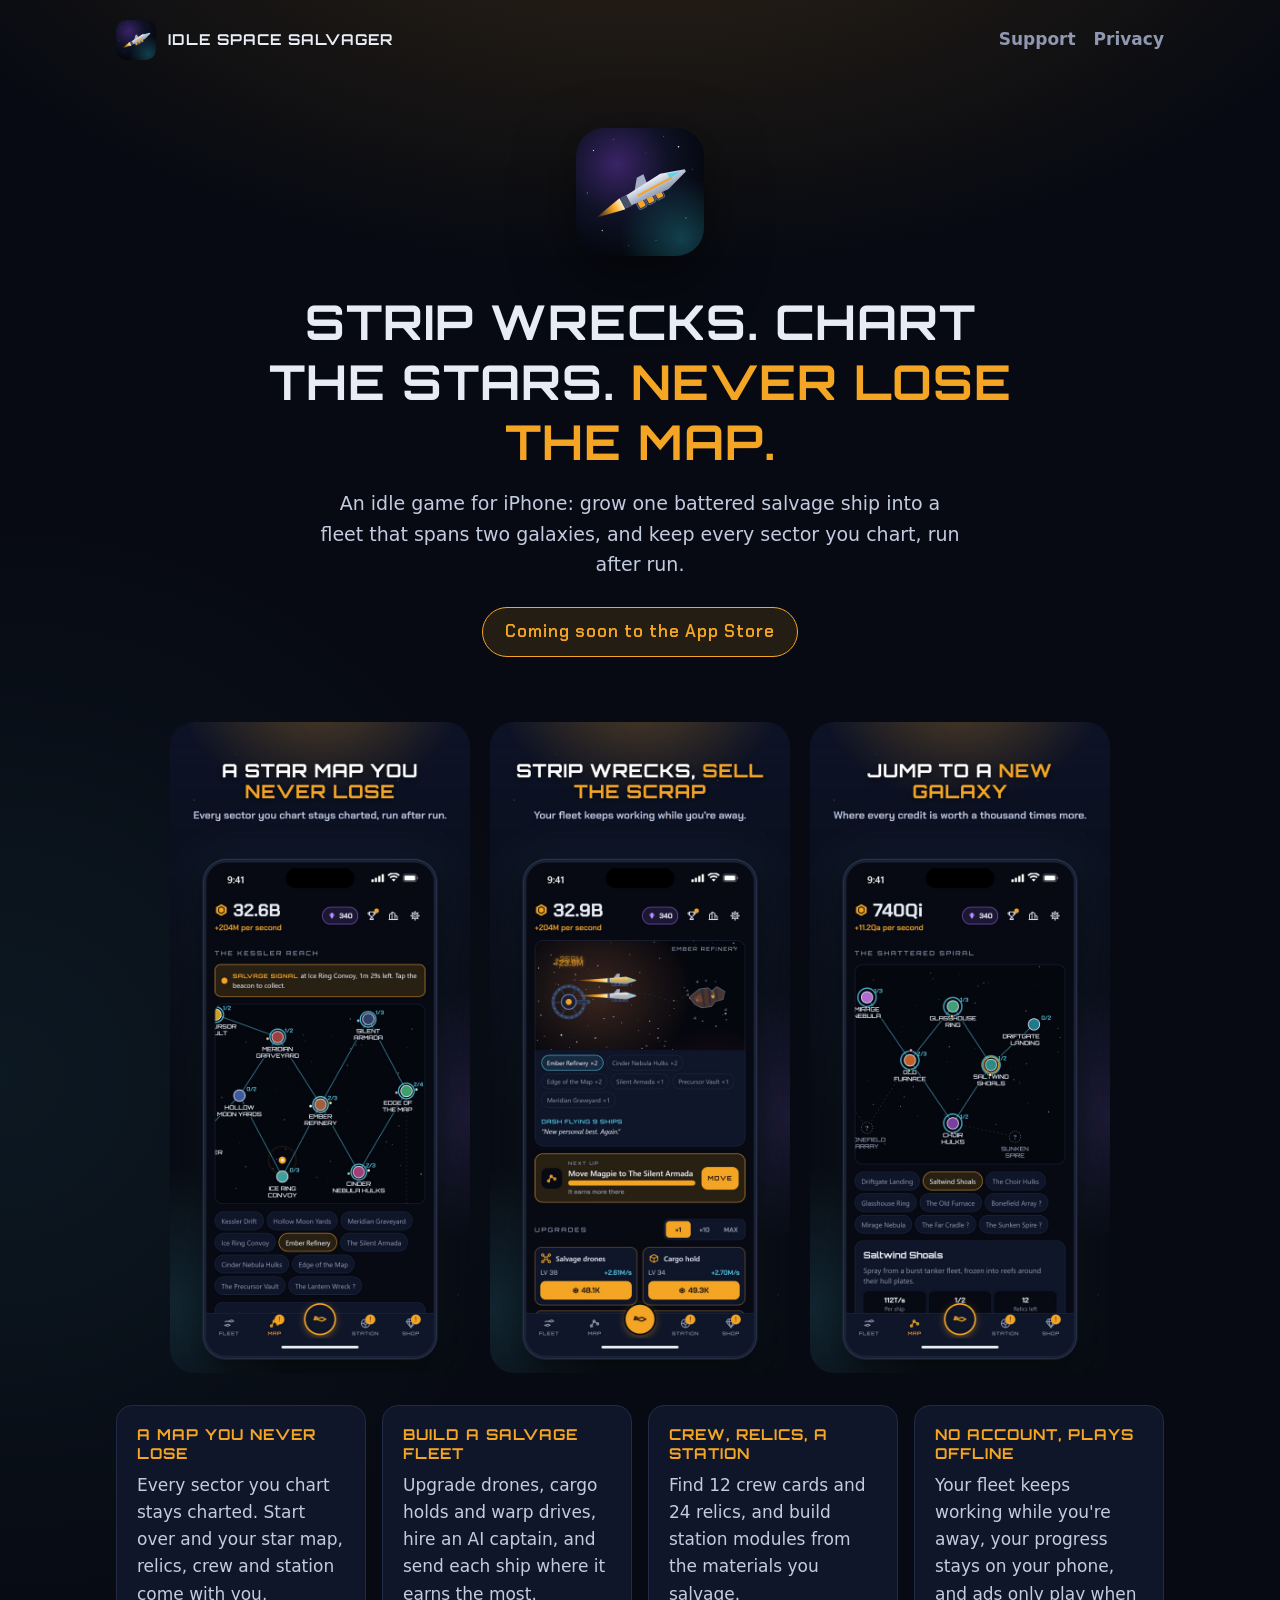
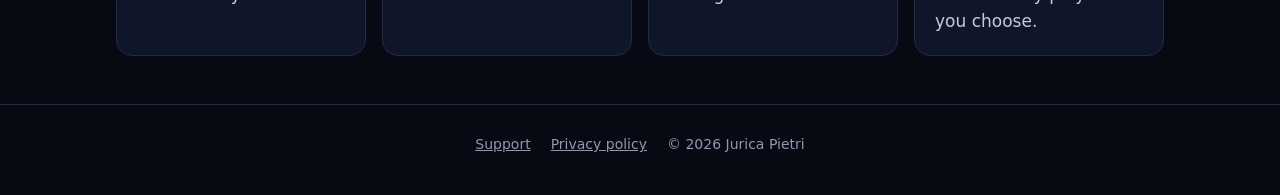
==== index.html @ fdb371d9 "First version of the Idle Space Salvager website" ====
<!doctype html>
<html lang="en">
  <head>
    <meta charset="utf-8" />
    <meta name="viewport" content="width=device-width, initial-scale=1" />
    <title>Idle Space Salvager</title>
    <meta
      name="description"
      content="Strip ancient wrecks, chart a star map you never lose, and grow one battered ship into a salvage fleet. An idle game for iPhone."
    />
    <link rel="icon" href="favicon.png" />
    <link rel="stylesheet" href="styles.css" />
  </head>
  <body>
    <header class="top">
      <a class="brand" href="./">
        <img src="icon.png" alt="" width="40" height="40" />
        <span>Idle Space Salvager</span>
      </a>
      <nav>
        <a href="support/">Support</a>
        <a href="privacy/">Privacy</a>
      </nav>
    </header>
    <main>
      <section class="hero">
        <img
          class="hero-icon"
          src="icon.png"
          alt="The Idle Space Salvager app icon"
          width="128"
          height="128"
        />
        <h1>Strip wrecks. Chart the stars. <em>Never lose the map.</em></h1>
        <p class="lead">
          An idle game for iPhone: grow one battered salvage ship into a fleet
          that spans two galaxies, and keep every sector you chart, run after
          run.
        </p>
        <p class="badge">Coming soon to the App Store</p>
      </section>
      <section class="shots" aria-label="Screenshots">
        <img
          src="screens/01-star-map.jpg"
          alt="The star map, with charted sectors, ships and a salvage signal"
          width="1320"
          height="2868"
          loading="lazy"
        />
        <img
          src="screens/02-salvage.jpg"
          alt="Ships salvaging a wreck next to the station"
          width="1320"
          height="2868"
          loading="lazy"
        />
        <img
          src="screens/06-new-galaxy.jpg"
          alt="The map of the second galaxy, the Shattered Spiral"
          width="1320"
          height="2868"
          loading="lazy"
        />
      </section>
      <section class="features">
        <article>
          <h2>A map you never lose</h2>
          <p>
            Every sector you chart stays charted. Start over and your star map,
            relics, crew and station come with you.
          </p>
        </article>
        <article>
          <h2>Build a salvage fleet</h2>
          <p>
            Upgrade drones, cargo holds and warp drives, hire an AI captain, and
            send each ship where it earns the most.
          </p>
        </article>
        <article>
          <h2>Crew, relics, a station</h2>
          <p>
            Find 12 crew cards and 24 relics, and build station modules from the
            materials you salvage.
          </p>
        </article>
        <article>
          <h2>No account, plays offline</h2>
          <p>
            Your fleet keeps working while you're away, your progress stays on
            your phone, and ads only play when you choose.
          </p>
        </article>
      </section>
    </main>
    <footer>
      <a href="support/">Support</a>
      <a href="privacy/">Privacy policy</a>
      <span>© 2026 Jurica Pietri</span>
    </footer>
  </body>
</html>
---- styles.css ----
/* The game's own fonts, served from this site rather than Google's, so visitors' IP addresses go nowhere else. */
@font-face {
  font-family: 'Orbitron';
  src: url('fonts/Orbitron_700Bold.ttf') format('truetype');
  font-weight: 700;
  font-display: swap;
}
@font-face {
  font-family: 'Chakra Petch';
  src: url('fonts/ChakraPetch_600SemiBold.ttf') format('truetype');
  font-weight: 600;
  font-display: swap;
}

:root {
  --bg: #070a12;
  --surface: #10162a;
  --border: #222b45;
  --text: #e8ecf5;
  --muted: #8f98b0;
  --accent: #f5a524;
  --cyan: #56d6f5;
  color-scheme: dark;
}

* {
  box-sizing: border-box;
}

body {
  margin: 0;
  min-height: 100vh;
  background:
    radial-gradient(
      ellipse 70rem 40rem at 50% -10%,
      rgba(245, 165, 36, 0.18),
      transparent 70%
    ),
    radial-gradient(
      ellipse 50rem 50rem at 0% 60%,
      rgba(86, 214, 245, 0.07),
      transparent 70%
    ),
    var(--bg);
  color: var(--text);
  font:
    17px/1.6 system-ui,
    -apple-system,
    'Segoe UI',
    Roboto,
    sans-serif;
}

a {
  color: var(--cyan);
}

.top {
  display: flex;
  align-items: center;
  justify-content: space-between;
  gap: 16px;
  max-width: 1080px;
  margin: 0 auto;
  padding: 20px 16px;
}

.brand {
  display: flex;
  align-items: center;
  gap: 12px;
  color: var(--text);
  text-decoration: none;
  font-family: 'Orbitron', sans-serif;
  font-weight: 700;
  font-size: 15px;
  letter-spacing: 1px;
  text-transform: uppercase;
}

.brand img {
  border-radius: 10px;
}

nav {
  display: flex;
  gap: 18px;
}

nav a {
  color: var(--muted);
  text-decoration: none;
  font-weight: 600;
}

nav a:hover {
  color: var(--text);
}

.hero {
  max-width: 820px;
  margin: 0 auto;
  padding: 48px 16px 24px;
  text-align: center;
}

.hero-icon {
  border-radius: 28px;
  box-shadow: 0 20px 60px rgba(0, 0, 0, 0.5);
}

h1,
h2,
h3 {
  font-family: 'Orbitron', sans-serif;
  font-weight: 700;
  letter-spacing: 1px;
  line-height: 1.25;
}

.hero h1 {
  margin: 28px 0 16px;
  font-size: clamp(28px, 6vw, 48px);
  text-transform: uppercase;
}

.hero h1 em {
  font-style: normal;
  color: var(--accent);
}

.lead {
  margin: 0 auto;
  max-width: 640px;
  color: #c3cbe0;
  font-size: 19px;
}

.badge {
  display: inline-block;
  margin-top: 28px;
  padding: 10px 22px;
  border: 1px solid var(--accent);
  border-radius: 999px;
  background: rgba(245, 165, 36, 0.12);
  color: var(--accent);
  font-family: 'Chakra Petch', sans-serif;
  font-weight: 600;
  letter-spacing: 1px;
}

.shots {
  display: flex;
  justify-content: center;
  gap: 20px;
  max-width: 1080px;
  margin: 24px auto;
  padding: 0 16px;
}

.shots img {
  width: calc((100% - 40px) / 3);
  max-width: 300px;
  height: auto;
  border-radius: 24px;
}

.features {
  display: grid;
  grid-template-columns: repeat(auto-fit, minmax(240px, 1fr));
  gap: 16px;
  max-width: 1080px;
  margin: 32px auto 48px;
  padding: 0 16px;
}

.features article {
  padding: 20px;
  border: 1px solid var(--border);
  border-radius: 16px;
  background: var(--surface);
}

.features h2 {
  margin: 0 0 8px;
  font-size: 15px;
  color: var(--accent);
  text-transform: uppercase;
}

.features p {
  margin: 0;
  color: #c3cbe0;
}

.doc {
  max-width: 760px;
  margin: 0 auto;
  padding: 16px 16px 48px;
}

.doc h1 {
  font-size: 28px;
}

.doc h2 {
  margin-top: 36px;
  font-size: 18px;
  color: var(--accent);
}

.doc li {
  margin-bottom: 6px;
}

footer {
  display: flex;
  flex-wrap: wrap;
  justify-content: center;
  gap: 8px 20px;
  padding: 28px 16px 40px;
  border-top: 1px solid var(--border);
  color: var(--muted);
  font-size: 14px;
}

footer a {
  color: var(--muted);
}

@media (max-width: 640px) {
  .shots {
    overflow-x: auto;
    justify-content: flex-start;
    scroll-snap-type: x mandatory;
  }
  .shots img {
    width: 70%;
    flex: none;
    scroll-snap-align: center;
  }
}
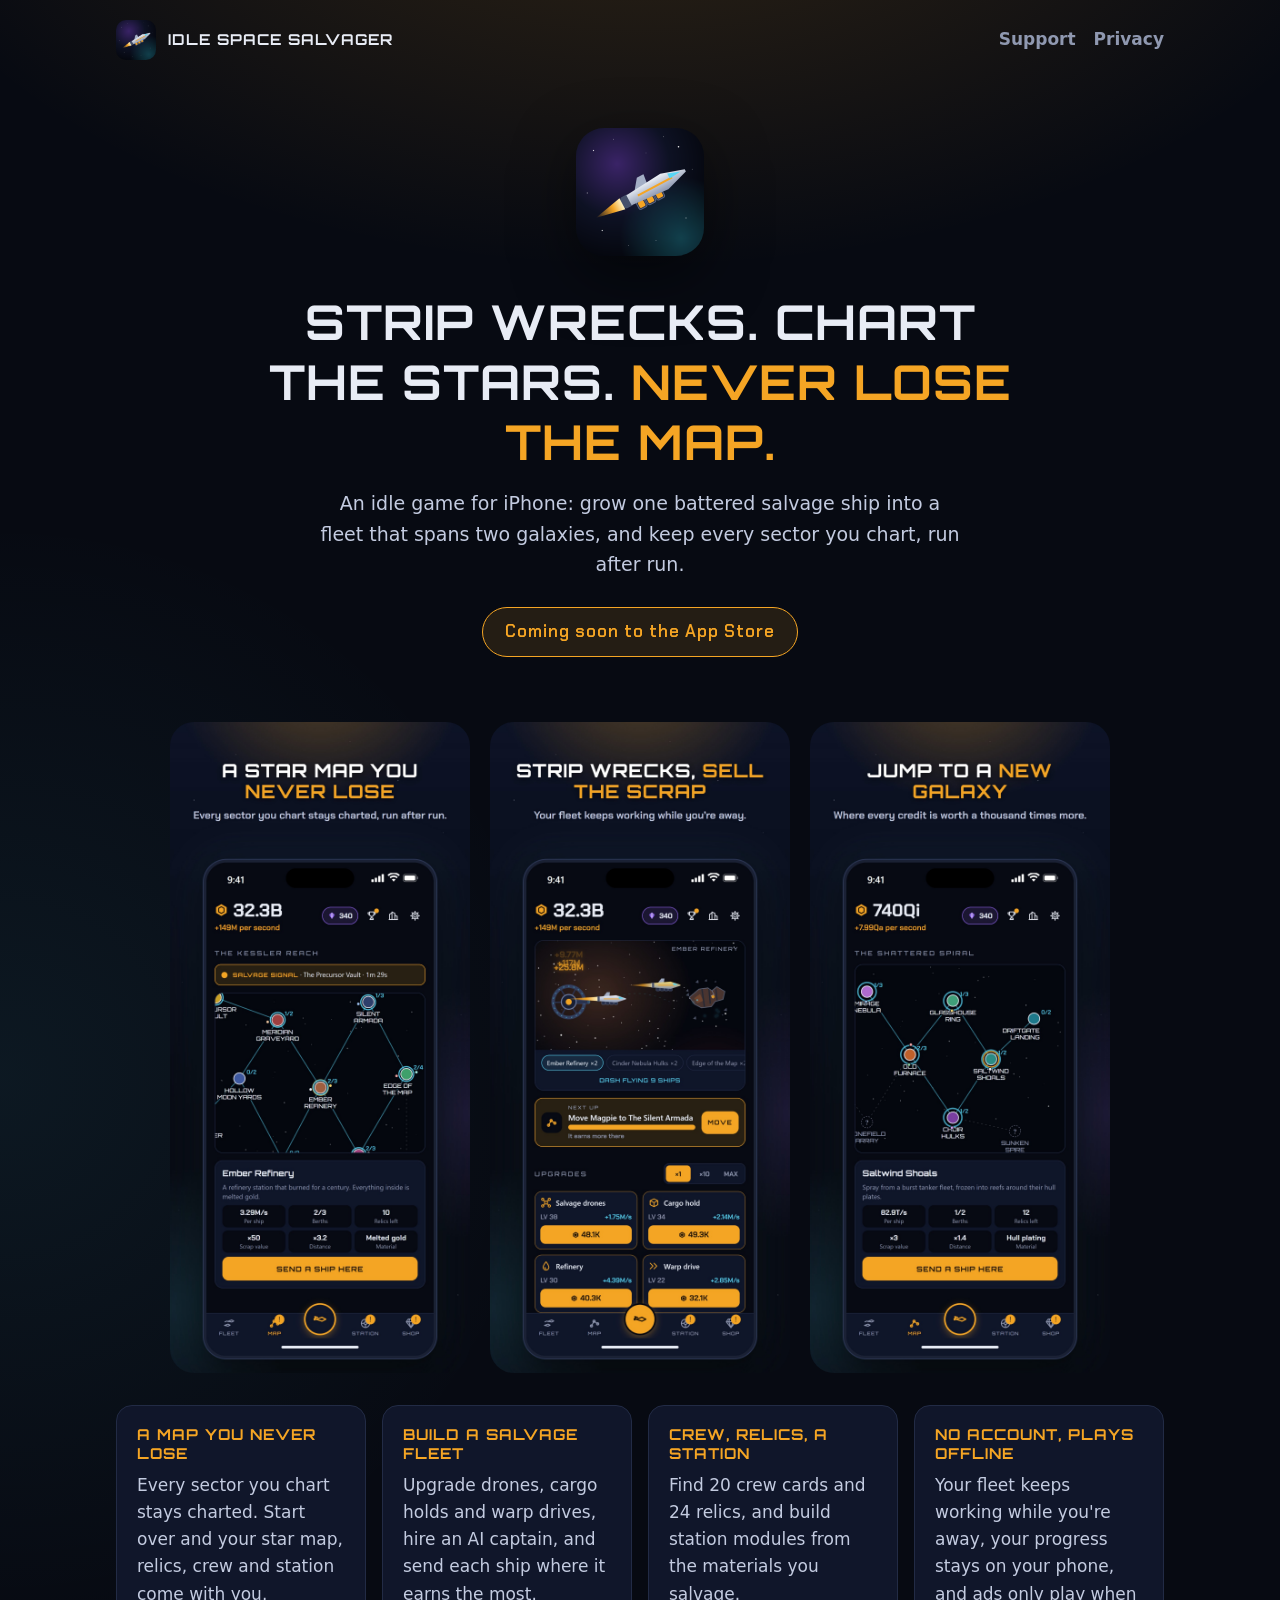
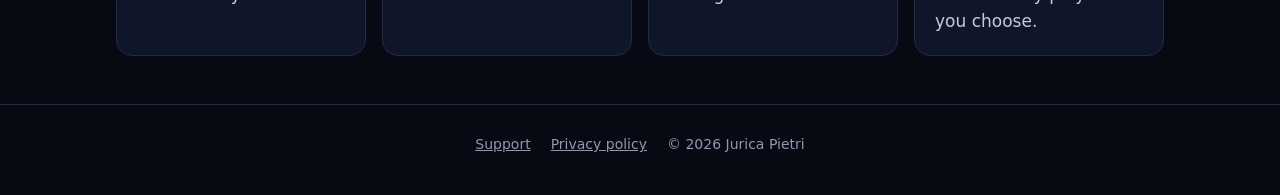
==== commit 2c030af2: "Update the site (2026-10-28)" ====
--- a/index.html
+++ b/index.html
@@ -80,7 +80,7 @@
         <article>
           <h2>Crew, relics, a station</h2>
           <p>
-            Find 12 crew cards and 24 relics, and build station modules from the
+            Find 20 crew cards and 24 relics, and build station modules from the
             materials you salvage.
           </p>
         </article>
